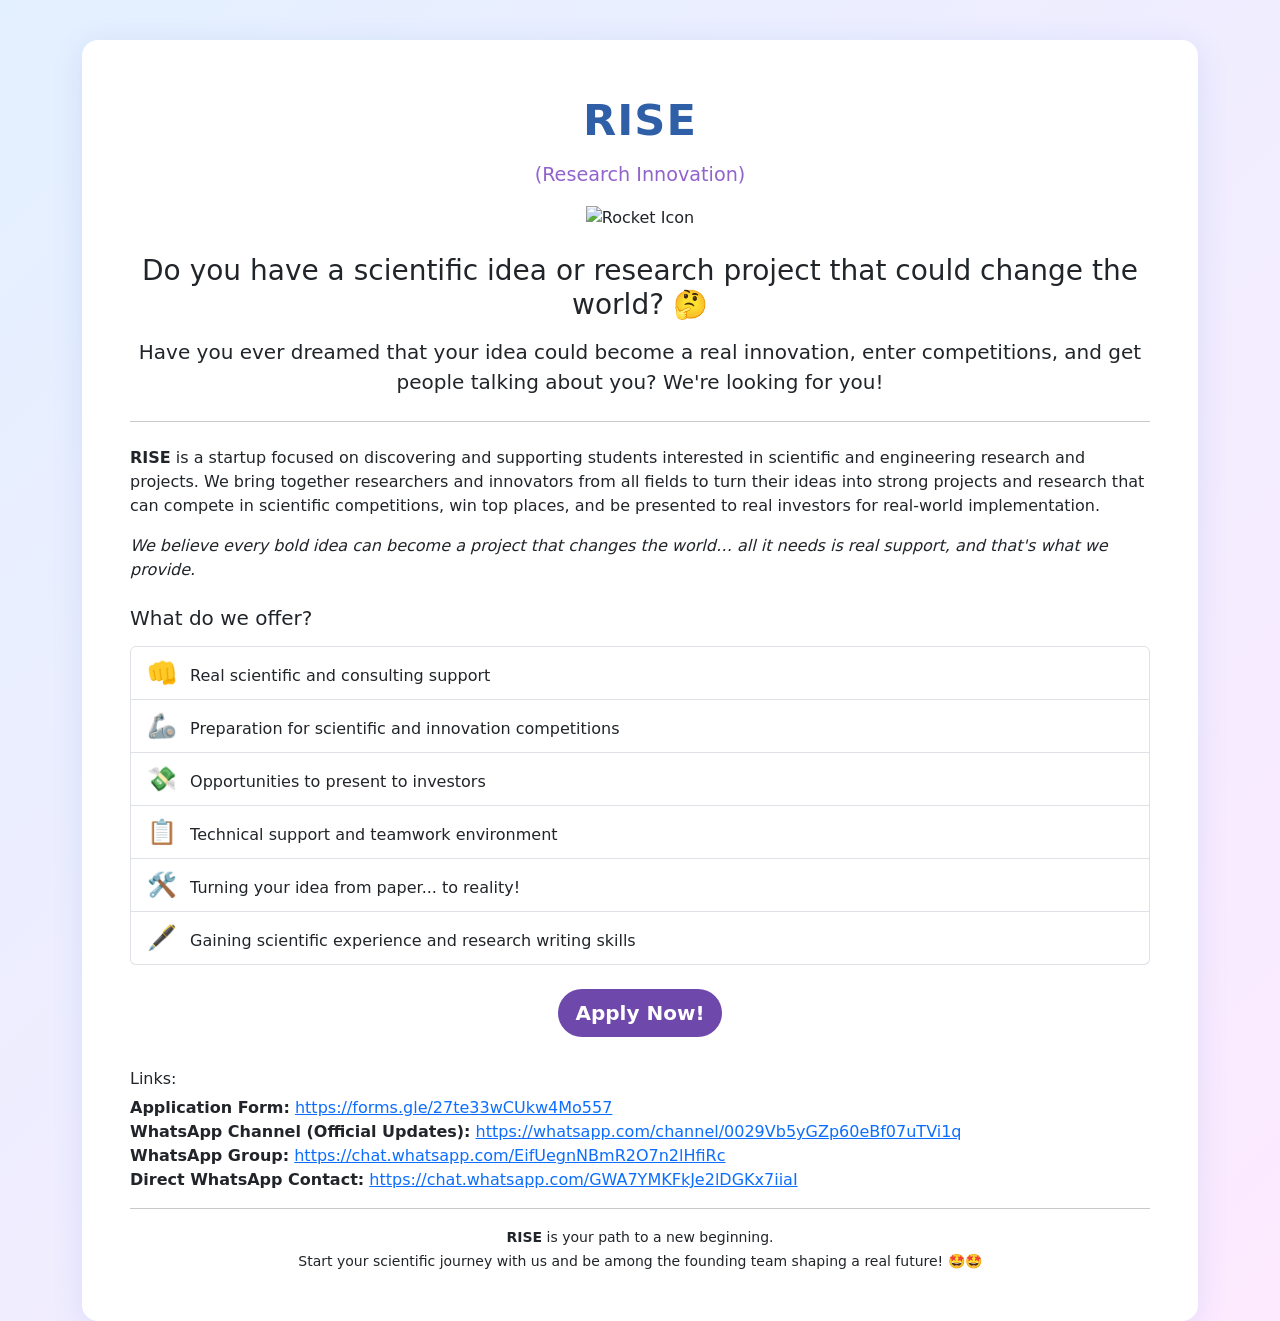
==== index.html @ 474c0f98 "Create index.html" ====
<!DOCTYPE html>
<html lang="en">
<head>
    <meta charset="UTF-8">
    <title>RISE (Research Innovation)</title>
    <meta name="viewport" content="width=device-width, initial-scale=1">
    <!-- Bootstrap CSS CDN -->
    <link href="https://cdn.jsdelivr.net/npm/bootstrap@5.3.3/dist/css/bootstrap.min.css" rel="stylesheet">
    <style>
        body {
            background: linear-gradient(135deg, #e3f0ff 0%, #fdeaff 100%);
            min-height: 100vh;
        }
        .main-card {
            margin-top: 40px;
            box-shadow: 0 6px 32px rgba(47, 109, 187, 0.12);
            border-radius: 1rem;
        }
        .rise-logo {
            font-size: 2.7rem;
            font-weight: bold;
            color: #2e5fa7;
            letter-spacing: 1px;
        }
        .subtitle {
            color: #9163cb;
            font-size: 1.2rem;
        }
        .feature-icon {
            font-size: 1.5rem;
            margin-right: 0.5rem;
            color: #f8a13b;
        }
        .cta-btn {
            background: #6e48aa;
            color: #fff;
            font-weight: bold;
            border-radius: 2rem;
            transition: 0.2s;
        }
        .cta-btn:hover {
            background: #a881d0;
            color: #fff;
        }
        .links-list a {
            word-break: break-all;
        }
    </style>
</head>
<body>
    <div class="container">
        <div class="main-card bg-white p-4 p-md-5">
            <div class="text-center mb-4">
                <div class="rise-logo mb-2">RISE</div>
                <div class="subtitle mb-3">(Research Innovation)</div>
                <img src="https://img.icons8.com/fluency/96/rocket.png" alt="Rocket Icon"/>
            </div>
            <h3 class="text-center mb-3">Do you have a scientific idea or research project that could change the world? 🤔</h3>
            <p class="lead text-center mb-4">
                Have you ever dreamed that your idea could become a real innovation, enter competitions, and get people talking about you? <b>We're looking for you!</b>
            </p>
            <hr class="my-4">
            <p>
                <strong>RISE</strong> is a startup focused on discovering and supporting students interested in scientific and engineering research and projects. We bring together researchers and innovators from all fields to turn their ideas into strong projects and research that can compete in scientific competitions, win top places, and be presented to real investors for real-world implementation.
            </p>
            <p class="mb-4">
                <em>We believe every bold idea can become a project that changes the world… all it needs is real support, and that's what we provide.</em>
            </p>
            <h5 class="mb-3">What do we offer?</h5>
            <ul class="list-group mb-4">
                <li class="list-group-item"><span class="feature-icon">👊</span> Real scientific and consulting support</li>
                <li class="list-group-item"><span class="feature-icon">🦾</span> Preparation for scientific and innovation competitions</li>
                <li class="list-group-item"><span class="feature-icon">💸</span> Opportunities to present to investors</li>
                <li class="list-group-item"><span class="feature-icon">📋</span> Technical support and teamwork environment</li>
                <li class="list-group-item"><span class="feature-icon">🛠️</span> Turning your idea from paper... to reality!</li>
                <li class="list-group-item"><span class="feature-icon">🖋️</span> Gaining scientific experience and research writing skills</li>
            </ul>
            <div class="text-center mb-4">
                <a href="https://forms.gle/27te33wCUkw4Mo557" class="btn cta-btn btn-lg mb-2">Apply Now!</a>
            </div>
            <div class="mb-2">
                <h6>Links:</h6>
                <ul class="links-list list-unstyled">
                    <li><b>Application Form:</b> <a href="https://forms.gle/27te33wCUkw4Mo557" target="_blank">https://forms.gle/27te33wCUkw4Mo557</a></li>
                    <li><b>WhatsApp Channel (Official Updates):</b> <a href="https://whatsapp.com/channel/0029Vb5yGZp60eBf07uTVi1q" target="_blank">https://whatsapp.com/channel/0029Vb5yGZp60eBf07uTVi1q</a></li>
                    <li><b>WhatsApp Group:</b> <a href="https://chat.whatsapp.com/EifUegnNBmR2O7n2lHfiRc" target="_blank">https://chat.whatsapp.com/EifUegnNBmR2O7n2lHfiRc</a></li>
                    <li><b>Direct WhatsApp Contact:</b> <a href="https://chat.whatsapp.com/GWA7YMKFkJe2lDGKx7iiaI" target="_blank">https://chat.whatsapp.com/GWA7YMKFkJe2lDGKx7iiaI</a></li>
                </ul>
            </div>
            <hr>
            <div class="text-center">
                <small>
                    <b>RISE</b> is your path to a new beginning.<br>
                    Start your scientific journey with us and be among the founding team shaping a real future! 🤩🤩
                </small>
            </div>
        </div>
    </div>
    <!-- Bootstrap JS (optional for interactivity, but not required for this page) -->
</body>
                          </html>
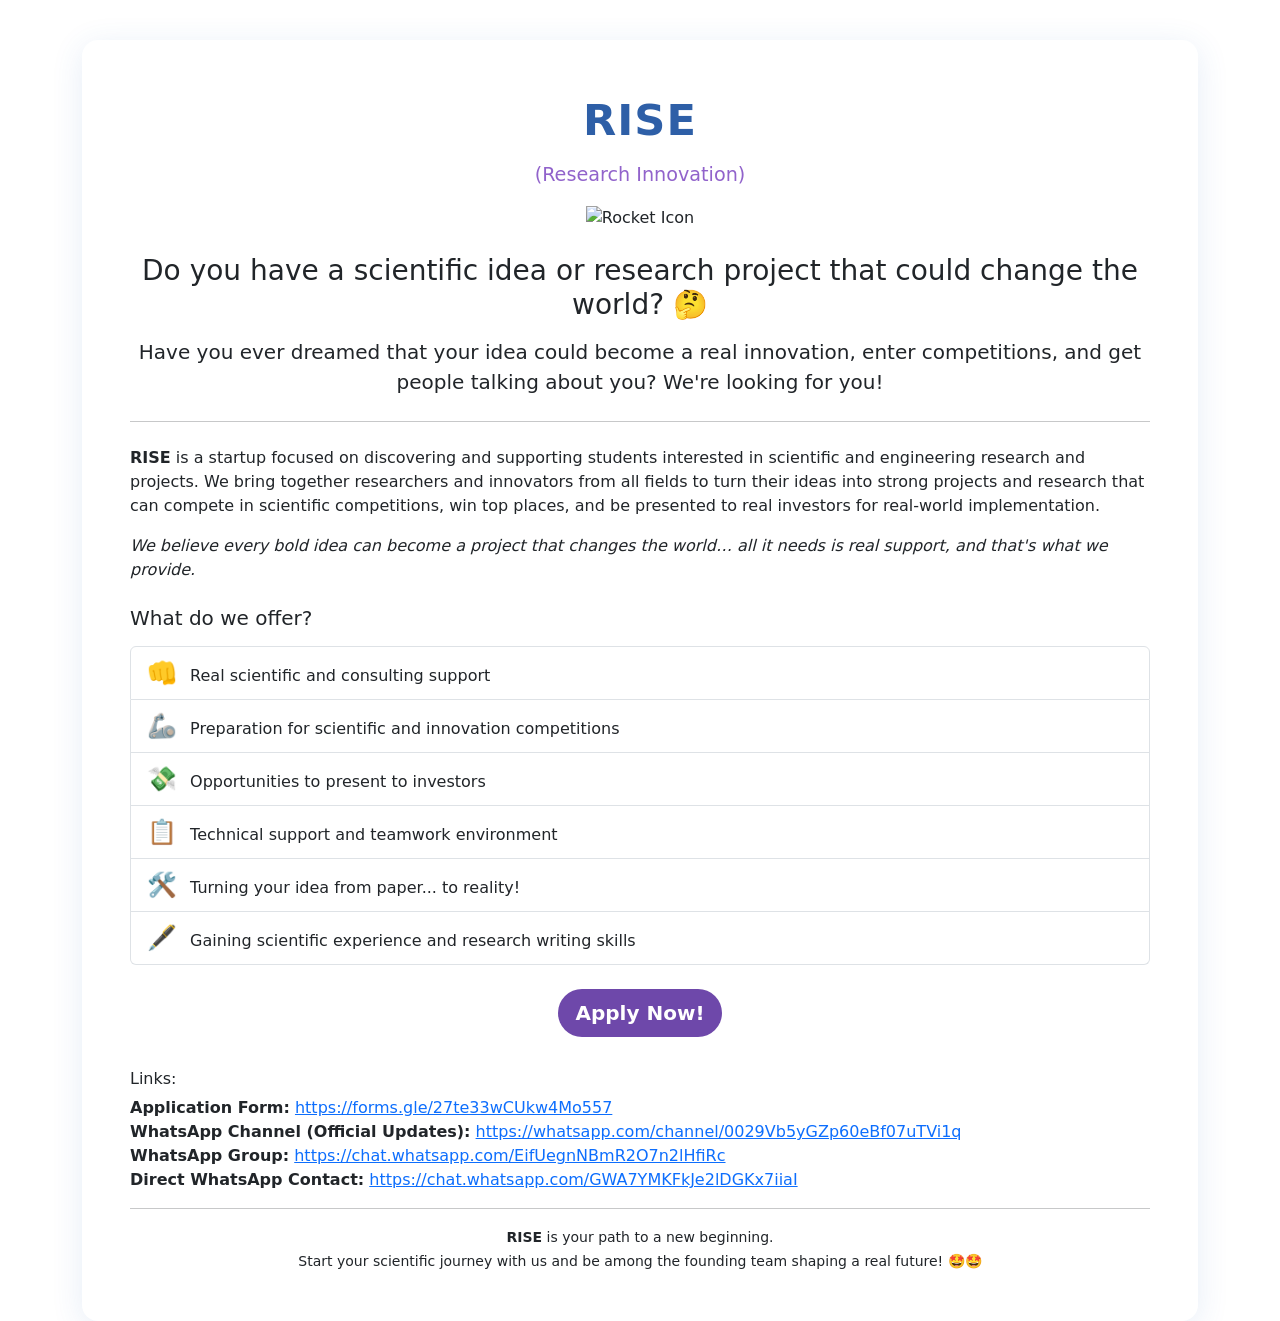
==== commit 1249e86f: "Update index.html" ====
--- a/index.html
+++ b/index.html
@@ -1,12 +1,12 @@
 <!DOCTYPE html>
 <html lang="en">
-<head>
+<head> <link rel="stylesheet" href="style.css">
     <meta charset="UTF-8">
     <title>RISE (Research Innovation)</title>
     <meta name="viewport" content="width=device-width, initial-scale=1">
     <!-- Bootstrap CSS CDN -->
     <link href="https://cdn.jsdelivr.net/npm/bootstrap@5.3.3/dist/css/bootstrap.min.css" rel="stylesheet">
-    <style>
+    <style><link rel="stylesheet" href="style.css">
         body {
             background: linear-gradient(135deg, #e3f0ff 0%, #fdeaff 100%);
             min-height: 100vh;
